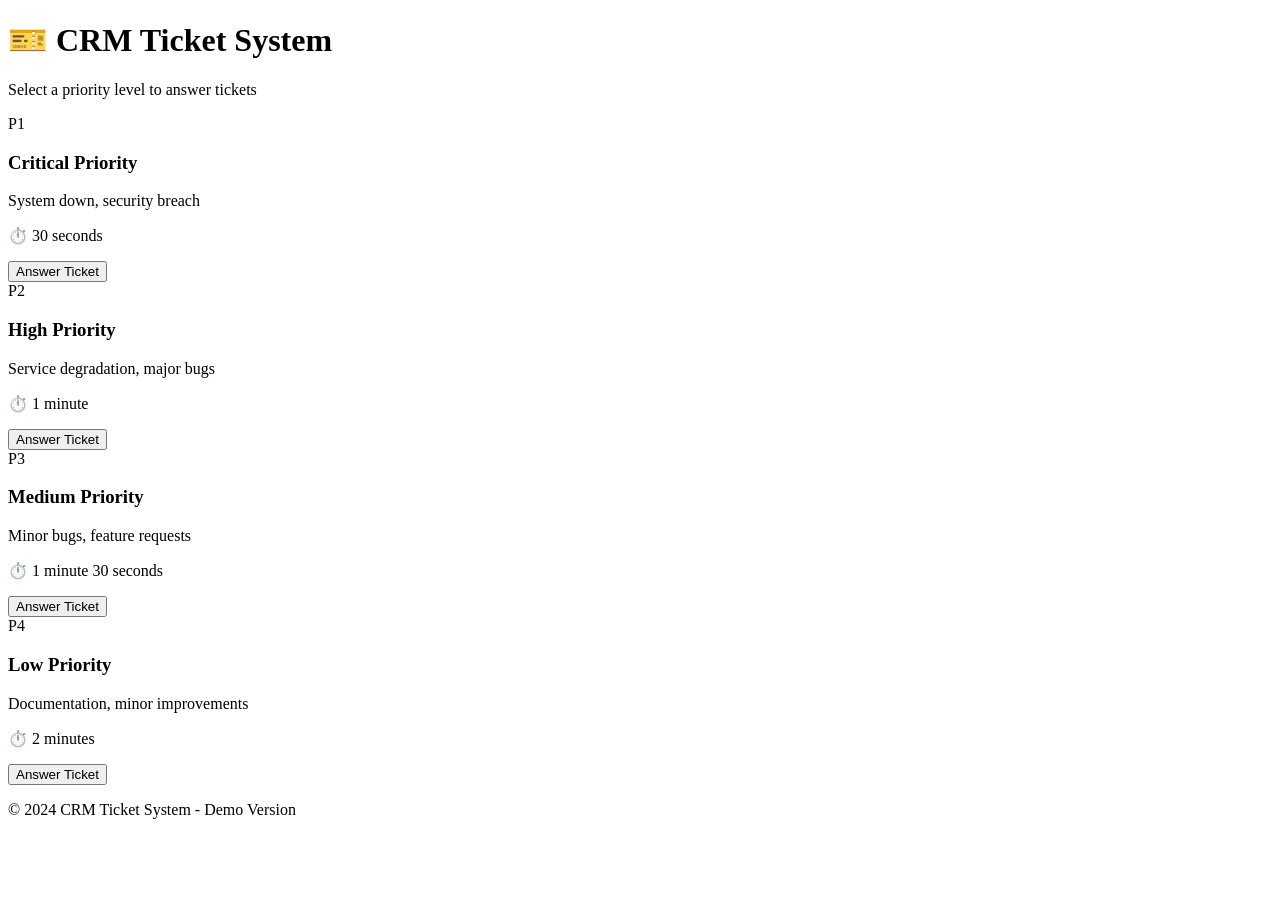
==== index.html @ 9fb28ed6 "Create index.html" ====
<!DOCTYPE html>
<html lang="en">
<head>
    <meta charset="UTF-8">
    <meta name="viewport" content="width=device-width, initial-scale=1.0">
    <title>CRM Ticket System</title>
    <link rel="stylesheet" href="styles.css">
</head>
<body>
    <div class="container">
        <header>
            <h1>🎫 CRM Ticket System</h1>
            <p>Select a priority level to answer tickets</p>
        </header>
        
        <div class="ticket-grid">
            <div class="ticket-card p1">
                <div class="priority-badge">P1</div>
                <h3>Critical Priority</h3>
                <p class="description">System down, security breach</p>
                <p class="time-limit">⏱️ 30 seconds</p>
                <button onclick="location.href='p1.html'" class="answer-btn">Answer Ticket</button>
            </div>
            
            <div class="ticket-card p2">
                <div class="priority-badge">P2</div>
                <h3>High Priority</h3>
                <p class="description">Service degradation, major bugs</p>
                <p class="time-limit">⏱️ 1 minute</p>
                <button onclick="location.href='p2.html'" class="answer-btn">Answer Ticket</button>
            </div>
            
            <div class="ticket-card p3">
                <div class="priority-badge">P3</div>
                <h3>Medium Priority</h3>
                <p class="description">Minor bugs, feature requests</p>
                <p class="time-limit">⏱️ 1 minute 30 seconds</p>
                <button onclick="location.href='p3.html'" class="answer-btn">Answer Ticket</button>
            </div>
            
            <div class="ticket-card p4">
                <div class="priority-badge">P4</div>
                <h3>Low Priority</h3>
                <p class="description">Documentation, minor improvements</p>
                <p class="time-limit">⏱️ 2 minutes</p>
                <button onclick="location.href='p4.html'" class="answer-btn">Answer Ticket</button>
            </div>
        </div>
        
        <footer>
            <p>© 2024 CRM Ticket System - Demo Version</p>
        </footer>
    </div>
</body>
</html>
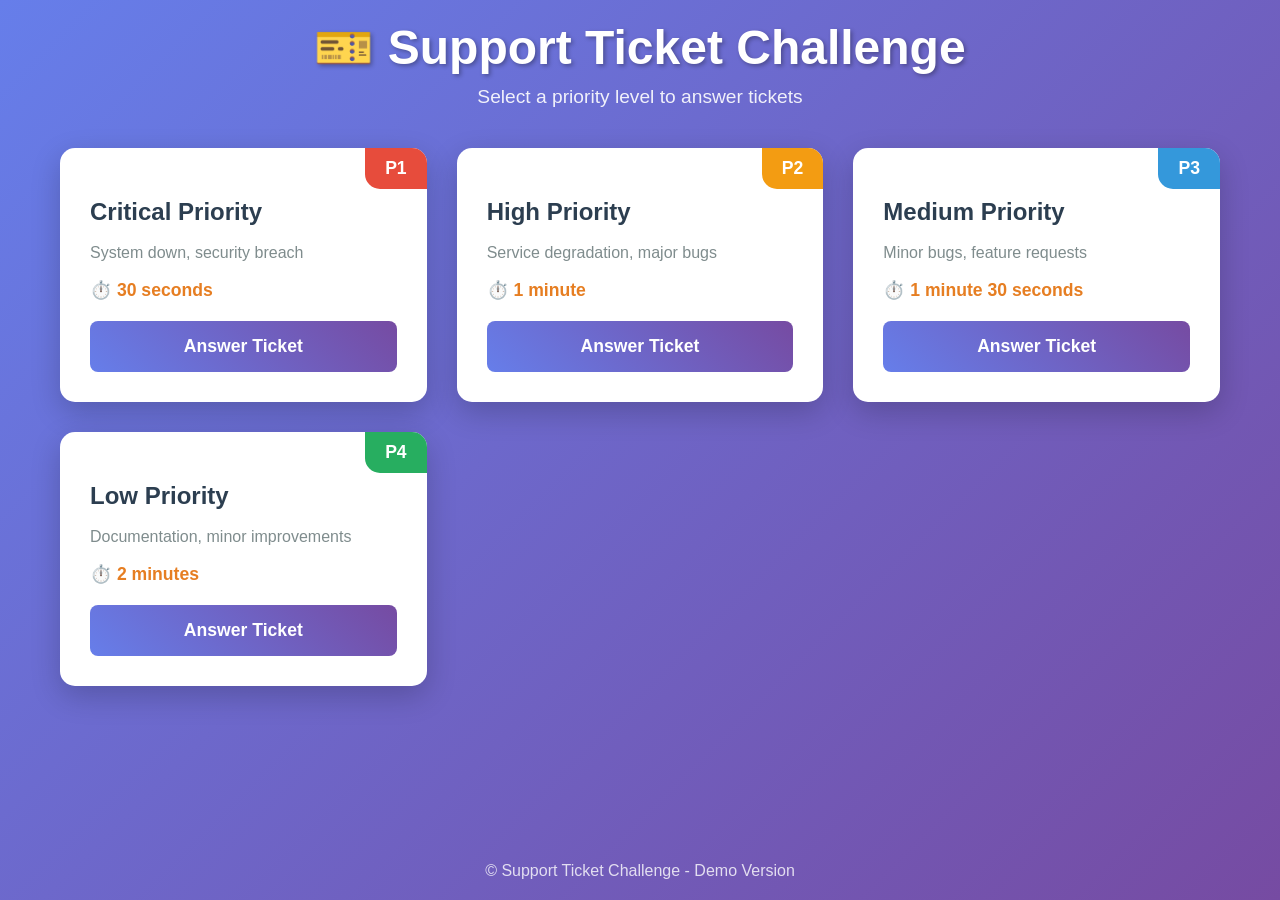
==== commit 9a1ee77d: "Update index.html" ====
--- a/index.html
+++ b/index.html
@@ -3,13 +3,13 @@
 <head>
     <meta charset="UTF-8">
     <meta name="viewport" content="width=device-width, initial-scale=1.0">
-    <title>CRM Ticket System</title>
+    <title>Support Ticket Challenge</title>
     <link rel="stylesheet" href="styles.css">
 </head>
 <body>
     <div class="container">
         <header>
-            <h1>🎫 CRM Ticket System</h1>
+            <h1>🎫 Support Ticket Challenge</h1>
             <p>Select a priority level to answer tickets</p>
         </header>
         
@@ -48,7 +48,7 @@
         </div>
         
         <footer>
-            <p>© 2024 CRM Ticket System - Demo Version</p>
+            <p>© Support Ticket Challenge - Demo Version</p>
         </footer>
     </div>
 </body>
--- a/styles.css
+++ b/styles.css
@@ -0,0 +1,262 @@
+* {
+    margin: 0;
+    padding: 0;
+    box-sizing: border-box;
+}
+
+body {
+    font-family: 'Segoe UI', Tahoma, Geneva, Verdana, sans-serif;
+    background: linear-gradient(135deg, #667eea 0%, #764ba2 100%);
+    min-height: 100vh;
+    color: #333;
+}
+
+.container {
+    max-width: 1200px;
+    margin: 0 auto;
+    padding: 20px;
+    min-height: 100vh;
+    display: flex;
+    flex-direction: column;
+}
+
+header {
+    text-align: center;
+    margin-bottom: 40px;
+    color: white;
+}
+
+header h1 {
+    font-size: 3rem;
+    margin-bottom: 10px;
+    text-shadow: 2px 2px 4px rgba(0,0,0,0.3);
+}
+
+header p {
+    font-size: 1.2rem;
+    opacity: 0.9;
+}
+
+.ticket-grid {
+    display: grid;
+    grid-template-columns: repeat(auto-fit, minmax(280px, 1fr));
+    gap: 30px;
+    flex: 1;
+    align-content: start;
+}
+
+.ticket-card {
+    background: white;
+    border-radius: 15px;
+    padding: 30px;
+    box-shadow: 0 10px 30px rgba(0,0,0,0.2);
+    transition: transform 0.3s ease, box-shadow 0.3s ease;
+    position: relative;
+    overflow: hidden;
+}
+
+.ticket-card:hover {
+    transform: translateY(-5px);
+    box-shadow: 0 15px 40px rgba(0,0,0,0.3);
+}
+
+.priority-badge {
+    position: absolute;
+    top: 0;
+    right: 0;
+    padding: 10px 20px;
+    color: white;
+    font-weight: bold;
+    font-size: 1.1rem;
+    border-bottom-left-radius: 15px;
+}
+
+.p1 .priority-badge {
+    background: #e74c3c;
+}
+
+.p2 .priority-badge {
+    background: #f39c12;
+}
+
+.p3 .priority-badge {
+    background: #3498db;
+}
+
+.p4 .priority-badge {
+    background: #27ae60;
+}
+
+.ticket-card h3 {
+    margin: 20px 0 15px 0;
+    font-size: 1.5rem;
+    color: #2c3e50;
+}
+
+.description {
+    color: #7f8c8d;
+    margin-bottom: 15px;
+    line-height: 1.5;
+}
+
+.time-limit {
+    color: #e67e22;
+    font-weight: bold;
+    margin-bottom: 20px;
+    font-size: 1.1rem;
+}
+
+.answer-btn {
+    width: 100%;
+    padding: 15px;
+    background: linear-gradient(45deg, #667eea, #764ba2);
+    color: white;
+    border: none;
+    border-radius: 8px;
+    font-size: 1.1rem;
+    font-weight: bold;
+    cursor: pointer;
+    transition: all 0.3s ease;
+}
+
+.answer-btn:hover {
+    background: linear-gradient(45deg, #764ba2, #667eea);
+    transform: scale(1.05);
+}
+
+footer {
+    text-align: center;
+    margin-top: 40px;
+    color: white;
+    opacity: 0.8;
+}
+
+/* Question Page Styles */
+.question-container {
+    background: white;
+    border-radius: 15px;
+    padding: 40px;
+    margin: 20px auto;
+    max-width: 800px;
+    box-shadow: 0 10px 30px rgba(0,0,0,0.2);
+}
+
+.timer {
+    text-align: center;
+    font-size: 2rem;
+    font-weight: bold;
+    margin-bottom: 30px;
+    padding: 20px;
+    border-radius: 10px;
+    color: white;
+}
+
+.timer.warning {
+    background: #e74c3c;
+    animation: pulse 1s infinite;
+}
+
+.timer.normal {
+    background: #27ae60;
+}
+
+@keyframes pulse {
+    0% { opacity: 1; }
+    50% { opacity: 0.7; }
+    100% { opacity: 1; }
+}
+
+.question-content h2 {
+    color: #2c3e50;
+    margin-bottom: 20px;
+    font-size: 1.8rem;
+}
+
+.question-text {
+    background: #f8f9fa;
+    padding: 20px;
+    border-radius: 10px;
+    margin-bottom: 30px;
+    border-left: 5px solid #3498db;
+}
+
+.answer-area {
+    margin-bottom: 30px;
+}
+
+.answer-area textarea {
+    width: 100%;
+    min-height: 150px;
+    padding: 15px;
+    border: 2px solid #ddd;
+    border-radius: 8px;
+    font-family: inherit;
+    font-size: 1rem;
+    resize: vertical;
+}
+
+.answer-area textarea:focus {
+    outline: none;
+    border-color: #3498db;
+}
+
+.button-group {
+    display: flex;
+    gap: 15px;
+    justify-content: center;
+}
+
+.btn {
+    padding: 15px 30px;
+    border: none;
+    border-radius: 8px;
+    font-size: 1.1rem;
+    font-weight: bold;
+    cursor: pointer;
+    transition: all 0.3s ease;
+}
+
+.btn-submit {
+    background: #27ae60;
+    color: white;
+}
+
+.btn-submit:hover {
+    background: #2ecc71;
+}
+
+.btn-back {
+    background: #95a5a6;
+    color: white;
+}
+
+.btn-back:hover {
+    background: #7f8c8d;
+}
+
+.time-up {
+    text-align: center;
+    color: #e74c3c;
+    font-size: 1.5rem;
+    font-weight: bold;
+    margin-bottom: 20px;
+}
+
+@media (max-width: 768px) {
+    .ticket-grid {
+        grid-template-columns: 1fr;
+    }
+    
+    header h1 {
+        font-size: 2rem;
+    }
+    
+    .question-container {
+        margin: 10px;
+        padding: 20px;
+    }
+    
+    .button-group {
+        flex-direction: column;
+    }
+}
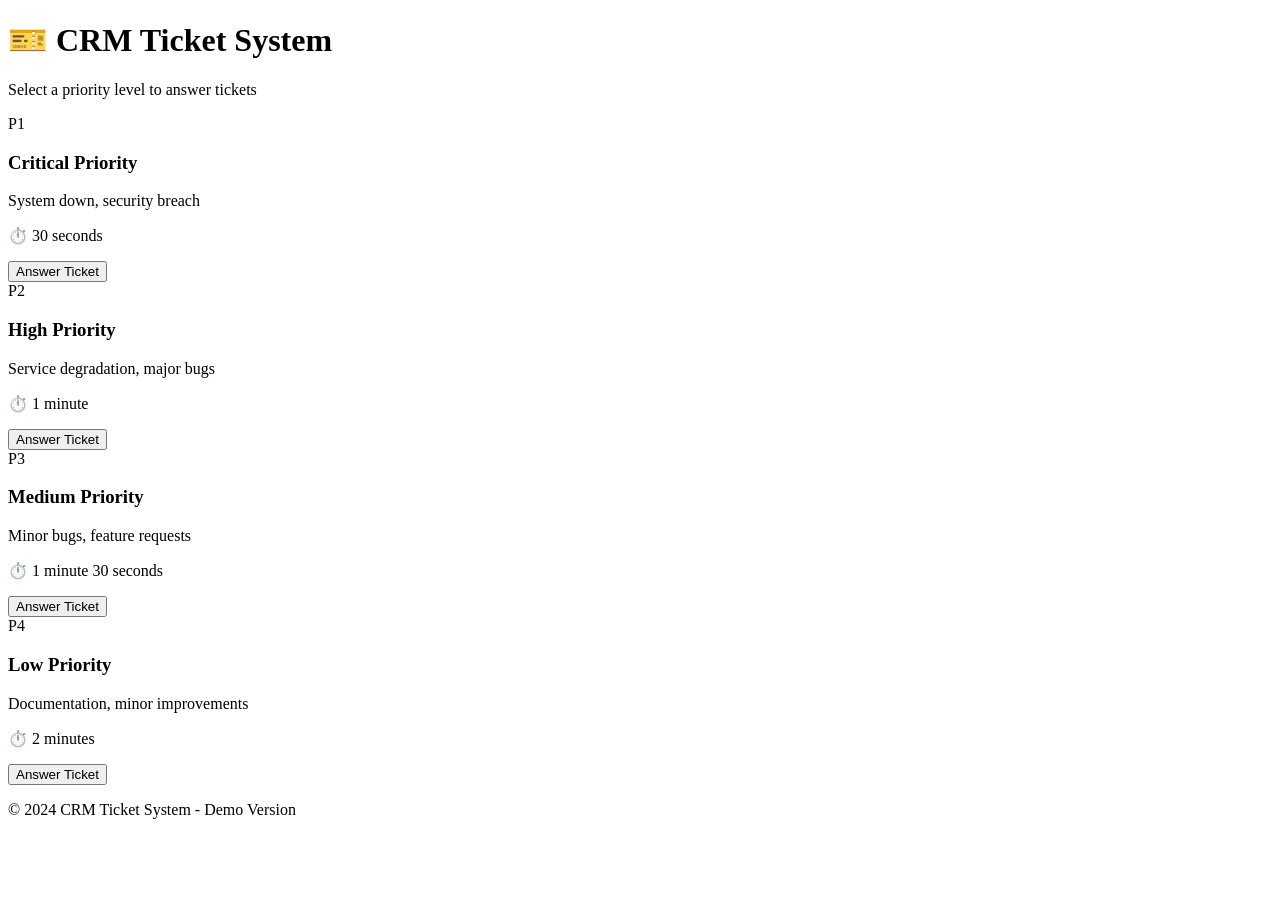
==== commit c4670435: "Update index.html" ====
--- a/index.html
+++ b/index.html
@@ -3,13 +3,13 @@
 <head>
     <meta charset="UTF-8">
     <meta name="viewport" content="width=device-width, initial-scale=1.0">
-    <title>Support Ticket Challenge</title>
+    <title>CRM Ticket System</title>
     <link rel="stylesheet" href="styles.css">
 </head>
 <body>
     <div class="container">
         <header>
-            <h1>🎫 Support Ticket Challenge</h1>
+            <h1>🎫 CRM Ticket System</h1>
             <p>Select a priority level to answer tickets</p>
         </header>
         
@@ -48,7 +48,7 @@
         </div>
         
         <footer>
-            <p>© Support Ticket Challenge - Demo Version</p>
+            <p>© 2024 CRM Ticket System - Demo Version</p>
         </footer>
     </div>
 </body>
--- a/styles.css
+++ b/styles.css
@@ -1,262 +1,160 @@
-* {
-    margin: 0;
-    padding: 0;
-    box-sizing: border-box;
+/* ... (keep all existing styles) ... */
+
+/* Success Modal Styles */
+.success-modal {
+    display: none;
+    position: fixed;
+    z-index: 2000;
+    left: 0;
+    top: 0;
+    width: 100%;
+    height: 100%;
+    overflow: auto;
+    background-color: rgba(0,0,0,0.8);
+    animation: fadeIn 0.3s ease-in;
 }
 
-body {
-    font-family: 'Segoe UI', Tahoma, Geneva, Verdana, sans-serif;
-    background: linear-gradient(135deg, #667eea 0%, #764ba2 100%);
-    min-height: 100vh;
-    color: #333;
-}
-
-.container {
-    max-width: 1200px;
-    margin: 0 auto;
-    padding: 20px;
-    min-height: 100vh;
-    display: flex;
-    flex-direction: column;
-}
-
-header {
+.success-modal-content {
+    background: linear-gradient(135deg, #4CAF50, #45a049);
+    margin: 10% auto;
+    padding: 40px;
+    border-radius: 20px;
+    width: 90%;
+    max-width: 600px;
+    position: relative;
+    box-shadow: 0 20px 60px rgba(0,0,0,0.4);
     text-align: center;
-    margin-bottom: 40px;
     color: white;
 }
 
-header h1 {
+.success-header {
     font-size: 3rem;
-    margin-bottom: 10px;
-    text-shadow: 2px 2px 4px rgba(0,0,0,0.3);
+    margin-bottom: 20px;
 }
 
-header p {
-    font-size: 1.2rem;
-    opacity: 0.9;
+.success-title {
+    font-size: 2rem;
+    margin-bottom: 15px;
+    font-weight: bold;
 }
 
-.ticket-grid {
-    display: grid;
-    grid-template-columns: repeat(auto-fit, minmax(280px, 1fr));
-    gap: 30px;
-    flex: 1;
-    align-content: start;
-}
-
-.ticket-card {
-    background: white;
-    border-radius: 15px;
-    padding: 30px;
-    box-shadow: 0 10px 30px rgba(0,0,0,0.2);
-    transition: transform 0.3s ease, box-shadow 0.3s ease;
-    position: relative;
-    overflow: hidden;
-}
-
-.ticket-card:hover {
-    transform: translateY(-5px);
-    box-shadow: 0 15px 40px rgba(0,0,0,0.3);
-}
-
-.priority-badge {
-    position: absolute;
-    top: 0;
-    right: 0;
-    padding: 10px 20px;
-    color: white;
-    font-weight: bold;
-    font-size: 1.1rem;
-    border-bottom-left-radius: 15px;
-}
-
-.p1 .priority-badge {
-    background: #e74c3c;
-}
-
-.p2 .priority-badge {
-    background: #f39c12;
-}
-
-.p3 .priority-badge {
-    background: #3498db;
-}
-
-.p4 .priority-badge {
-    background: #27ae60;
-}
-
-.ticket-card h3 {
-    margin: 20px 0 15px 0;
-    font-size: 1.5rem;
-    color: #2c3e50;
-}
-
-.description {
-    color: #7f8c8d;
-    margin-bottom: 15px;
+.success-message {
+    font-size: 1.2rem;
+    margin-bottom: 30px;
+    opacity: 0.9;
     line-height: 1.5;
 }
 
-.time-limit {
-    color: #e67e22;
-    font-weight: bold;
-    margin-bottom: 20px;
-    font-size: 1.1rem;
+.success-actions {
+    margin-top: 30px;
 }
 
-.answer-btn {
-    width: 100%;
-    padding: 15px;
-    background: linear-gradient(45deg, #667eea, #764ba2);
+.success-actions h3 {
+    font-size: 1.3rem;
+    margin-bottom: 20px;
+    color: #fff;
+}
+
+.success-action-buttons {
+    display: flex;
+    gap: 15px;
+    justify-content: center;
+    flex-wrap: wrap;
+    margin-bottom: 30px;
+}
+
+.success-action-btn {
+    padding: 15px 25px;
+    border: none;
+    border-radius: 10px;
+    font-size: 1rem;
+    font-weight: bold;
+    cursor: pointer;
+    transition: all 0.3s ease;
     color: white;
-    border: none;
+    min-width: 150px;
+    box-shadow: 0 4px 15px rgba(0,0,0,0.2);
+}
+
+.success-action-btn.feature {
+    background: linear-gradient(45deg, #2196F3, #1976D2);
+}
+
+.success-action-btn.bug {
+    background: linear-gradient(45deg, #FF5722, #D84315);
+}
+
+.success-action-btn.sre {
+    background: linear-gradient(45deg, #FF9800, #F57C00);
+}
+
+.success-action-btn:hover {
+    transform: translateY(-3px);
+    box-shadow: 0 6px 20px rgba(0,0,0,0.3);
+}
+
+.success-close-btn {
+    background: rgba(255,255,255,0.2);
+    color: white;
+    border: 2px solid rgba(255,255,255,0.3);
+    padding: 12px 30px;
     border-radius: 8px;
-    font-size: 1.1rem;
+    font-size: 1rem;
     font-weight: bold;
     cursor: pointer;
     transition: all 0.3s ease;
 }
 
-.answer-btn:hover {
-    background: linear-gradient(45deg, #764ba2, #667eea);
-    transform: scale(1.05);
+.success-close-btn:hover {
+    background: rgba(255,255,255,0.3);
+    border-color: rgba(255,255,255,0.5);
 }
 
-footer {
-    text-align: center;
-    margin-top: 40px;
-    color: white;
-    opacity: 0.8;
+@keyframes fadeIn {
+    from { opacity: 0; }
+    to { opacity: 1; }
 }
 
-/* Question Page Styles */
-.question-container {
-    background: white;
-    border-radius: 15px;
-    padding: 40px;
-    margin: 20px auto;
-    max-width: 800px;
-    box-shadow: 0 10px 30px rgba(0,0,0,0.2);
+@keyframes celebrationBounce {
+    0% { 
+        transform: scale(0.3) translateY(-100px);
+        opacity: 0;
+    }
+    50% { 
+        transform: scale(1.05) translateY(0);
+        opacity: 1;
+    }
+    70% { 
+        transform: scale(0.95);
+    }
+    100% { 
+        transform: scale(1);
+    }
 }
 
-.timer {
-    text-align: center;
-    font-size: 2rem;
-    font-weight: bold;
-    margin-bottom: 30px;
-    padding: 20px;
-    border-radius: 10px;
-    color: white;
-}
-
-.timer.warning {
-    background: #e74c3c;
-    animation: pulse 1s infinite;
-}
-
-.timer.normal {
-    background: #27ae60;
-}
-
-@keyframes pulse {
-    0% { opacity: 1; }
-    50% { opacity: 0.7; }
-    100% { opacity: 1; }
-}
-
-.question-content h2 {
-    color: #2c3e50;
-    margin-bottom: 20px;
-    font-size: 1.8rem;
-}
-
-.question-text {
-    background: #f8f9fa;
-    padding: 20px;
-    border-radius: 10px;
-    margin-bottom: 30px;
-    border-left: 5px solid #3498db;
-}
-
-.answer-area {
-    margin-bottom: 30px;
-}
-
-.answer-area textarea {
-    width: 100%;
-    min-height: 150px;
-    padding: 15px;
-    border: 2px solid #ddd;
-    border-radius: 8px;
-    font-family: inherit;
-    font-size: 1rem;
-    resize: vertical;
-}
-
-.answer-area textarea:focus {
-    outline: none;
-    border-color: #3498db;
-}
-
-.button-group {
-    display: flex;
-    gap: 15px;
-    justify-content: center;
-}
-
-.btn {
-    padding: 15px 30px;
-    border: none;
-    border-radius: 8px;
-    font-size: 1.1rem;
-    font-weight: bold;
-    cursor: pointer;
-    transition: all 0.3s ease;
-}
-
-.btn-submit {
-    background: #27ae60;
-    color: white;
-}
-
-.btn-submit:hover {
-    background: #2ecc71;
-}
-
-.btn-back {
-    background: #95a5a6;
-    color: white;
-}
-
-.btn-back:hover {
-    background: #7f8c8d;
-}
-
-.time-up {
-    text-align: center;
-    color: #e74c3c;
-    font-size: 1.5rem;
-    font-weight: bold;
-    margin-bottom: 20px;
-}
-
+/* Responsive design for success modal */
 @media (max-width: 768px) {
-    .ticket-grid {
-        grid-template-columns: 1fr;
+    .success-modal-content {
+        margin: 5% auto;
+        padding: 30px 20px;
+        width: 95%;
     }
     
-    header h1 {
+    .success-header {
         font-size: 2rem;
     }
     
-    .question-container {
-        margin: 10px;
-        padding: 20px;
+    .success-title {
+        font-size: 1.5rem;
     }
     
-    .button-group {
+    .success-action-buttons {
         flex-direction: column;
+        align-items: center;
+    }
+    
+    .success-action-btn {
+        width: 100%;
+        max-width: 250px;
     }
 }
